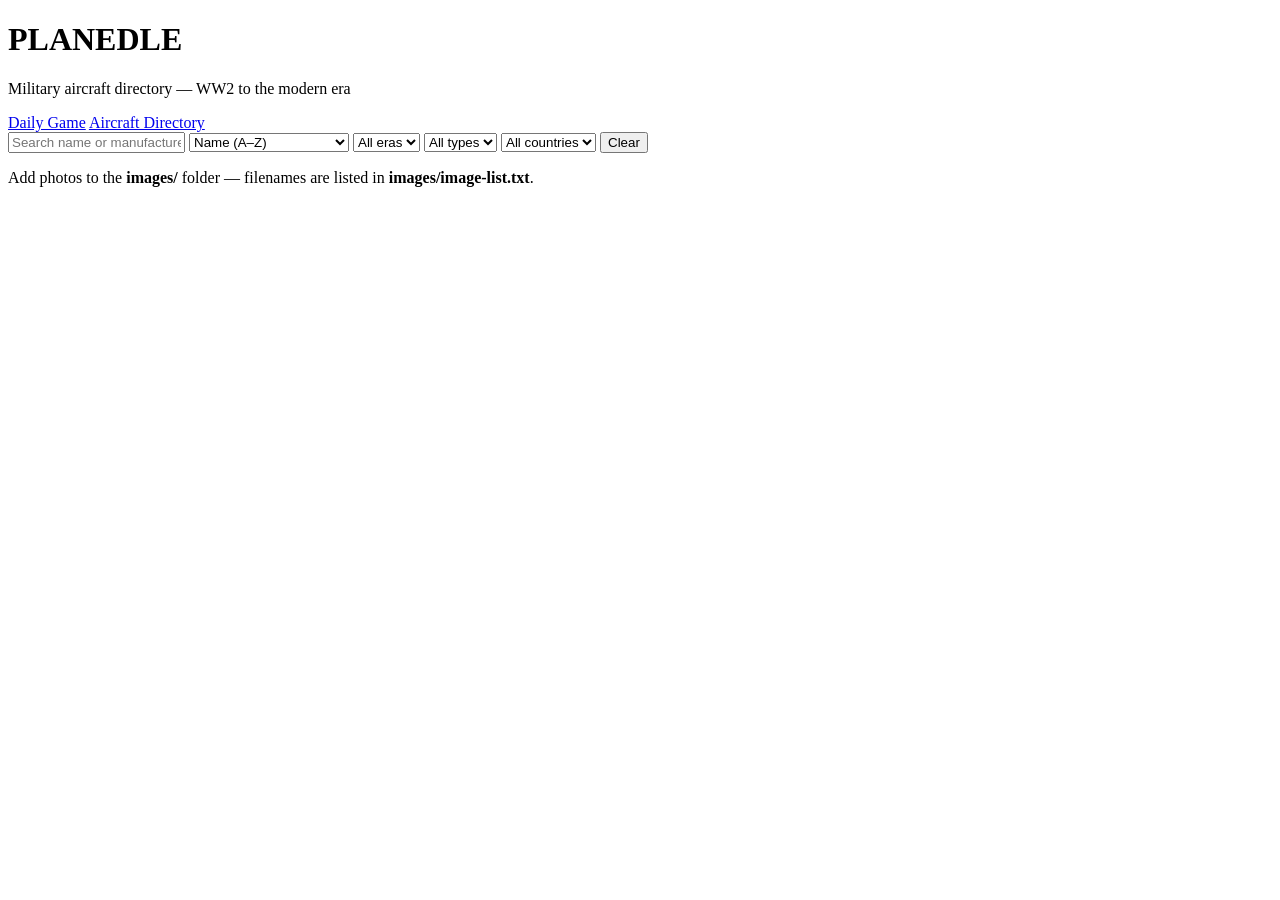
==== directory.html @ 1caff621 "directory + index" ====
<!DOCTYPE html>
<html lang="en">

<head>
    <meta charset="UTF-8">
    <meta name="viewport" content="width=device-width, initial-scale=1.0">
    <title>Aircraft Directory — Planedle</title>
    <link rel="stylesheet" href="css/style.css">
</head>

<body>
    <header class="site-header">
        <h1 class="logo">PLANEDLE</h1>
        <p class="tagline">Military aircraft directory — WW2 to the modern era</p>
        <nav class="site-nav">
            <a href="index.html">Daily Game</a>
            <a href="directory.html" class="active">Aircraft Directory</a>
        </nav>
    </header>

    <main class="dir-wrap">
        <section class="dir-controls">
            <input type="text" id="search-input" placeholder="Search name or manufacturer…">
            <select id="sort-select">
                <option value="name-asc">Name (A–Z)</option>
                <option value="name-desc">Name (Z–A)</option>
                <option value="year-asc">First flight (oldest first)</option>
                <option value="year-desc">First flight (newest first)</option>
                <option value="era">Era (WW2 → Modern)</option>
                <option value="type">Type</option>
                <option value="country">Country</option>
            </select>
            <select id="era-filter">
                <option value="">All eras</option>
            </select>
            <select id="type-filter">
                <option value="">All types</option>
            </select>
            <select id="country-filter">
                <option value="">All countries</option>
            </select>
            <button id="clear-filters" class="secondary-btn">Clear</button>
        </section>

        <p id="result-count" class="result-count"></p>
        <section id="aircraft-grid" class="aircraft-grid"></section>
    </main>

    <footer class="site-footer">
        <p>Add photos to the <strong>images/</strong> folder — filenames are listed in
            <strong>images/image-list.txt</strong>.</p>
    </footer>

    <script src="js/data.js"></script>
    <script src="js/directory.js"></script>
</body>

</html>
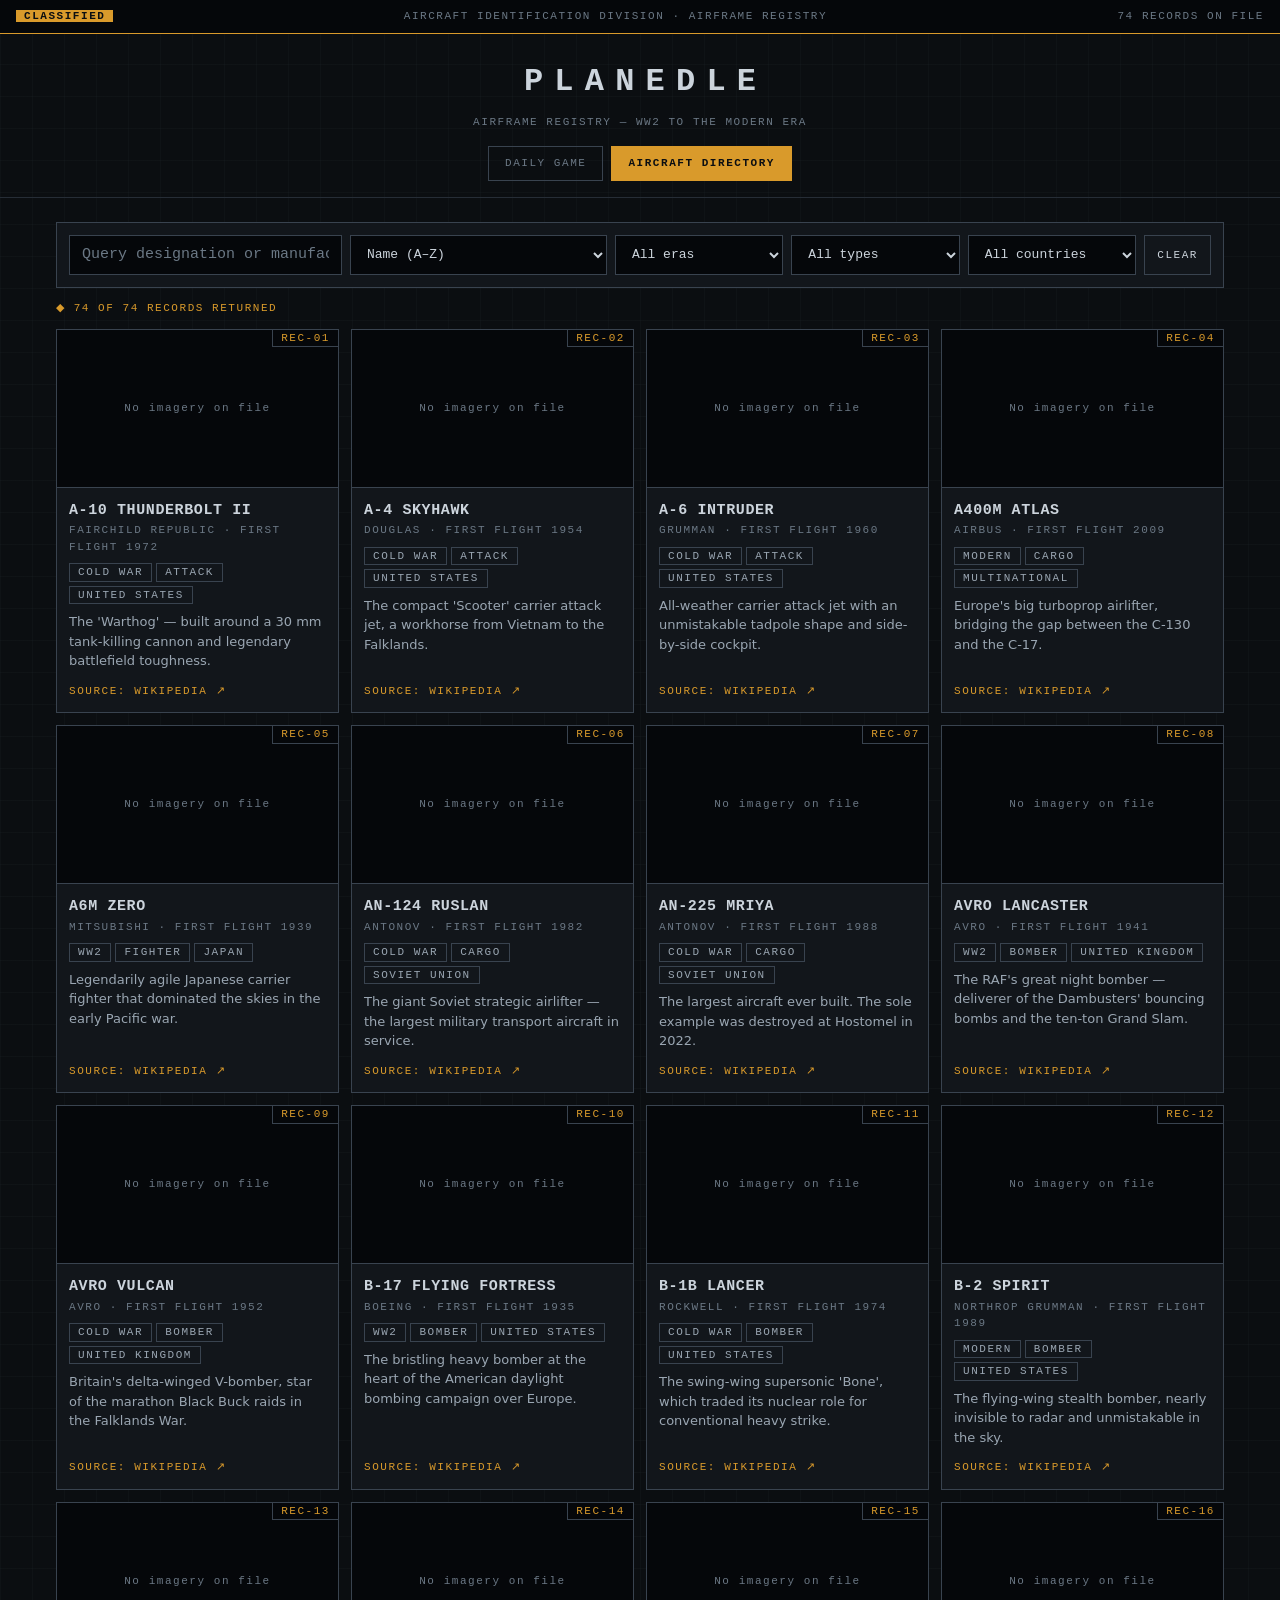
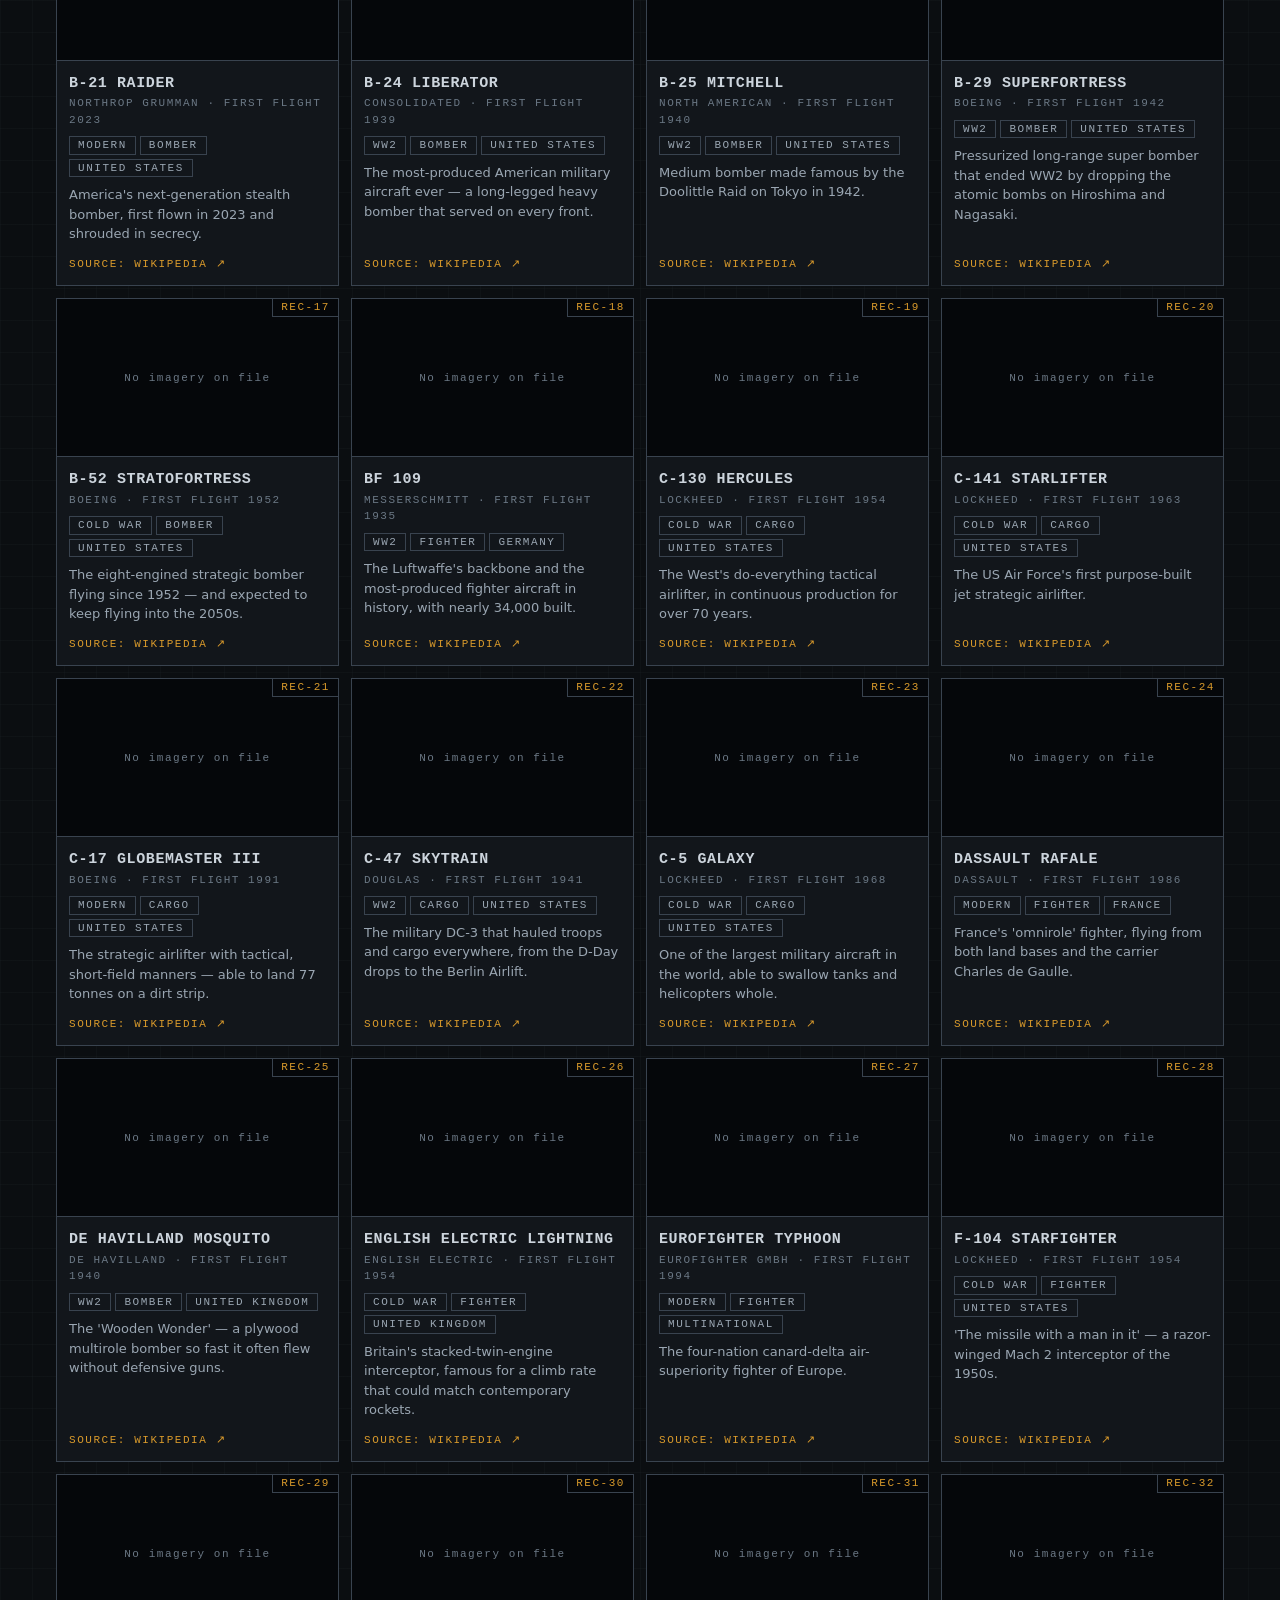
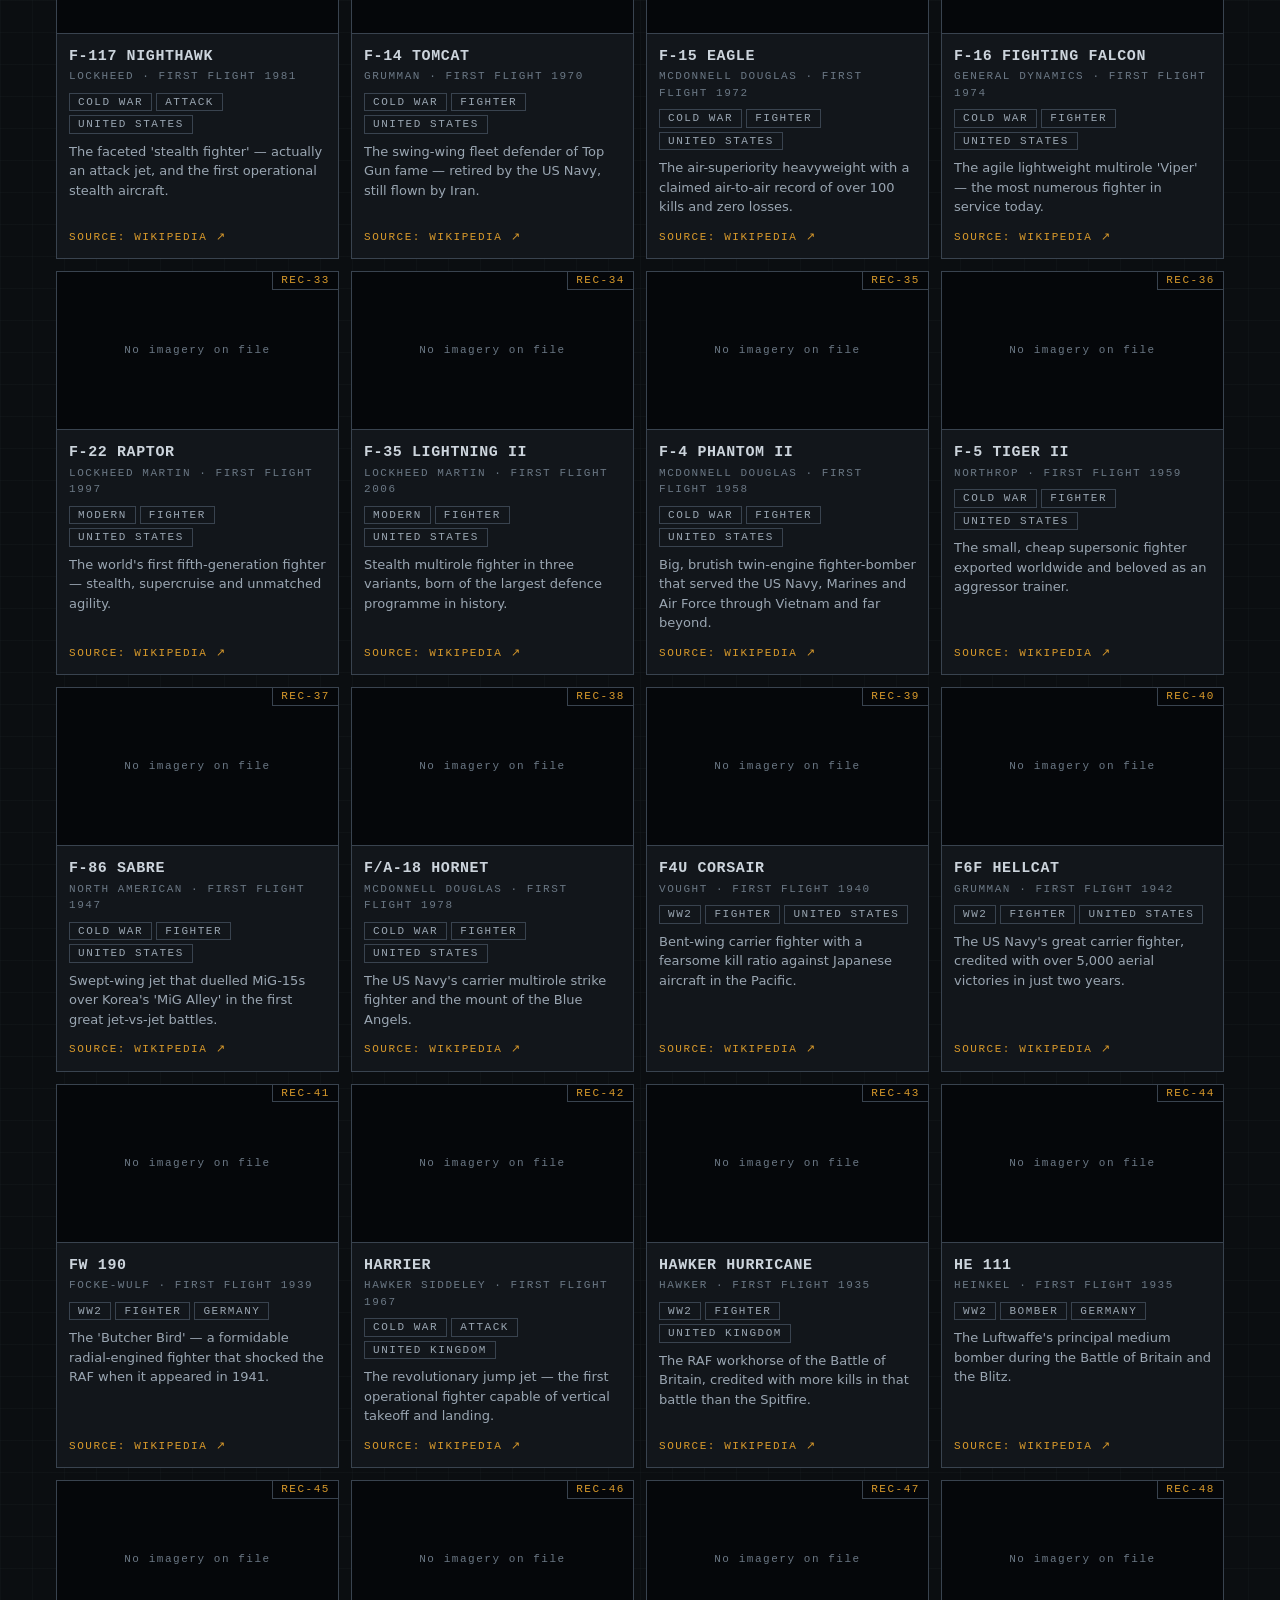
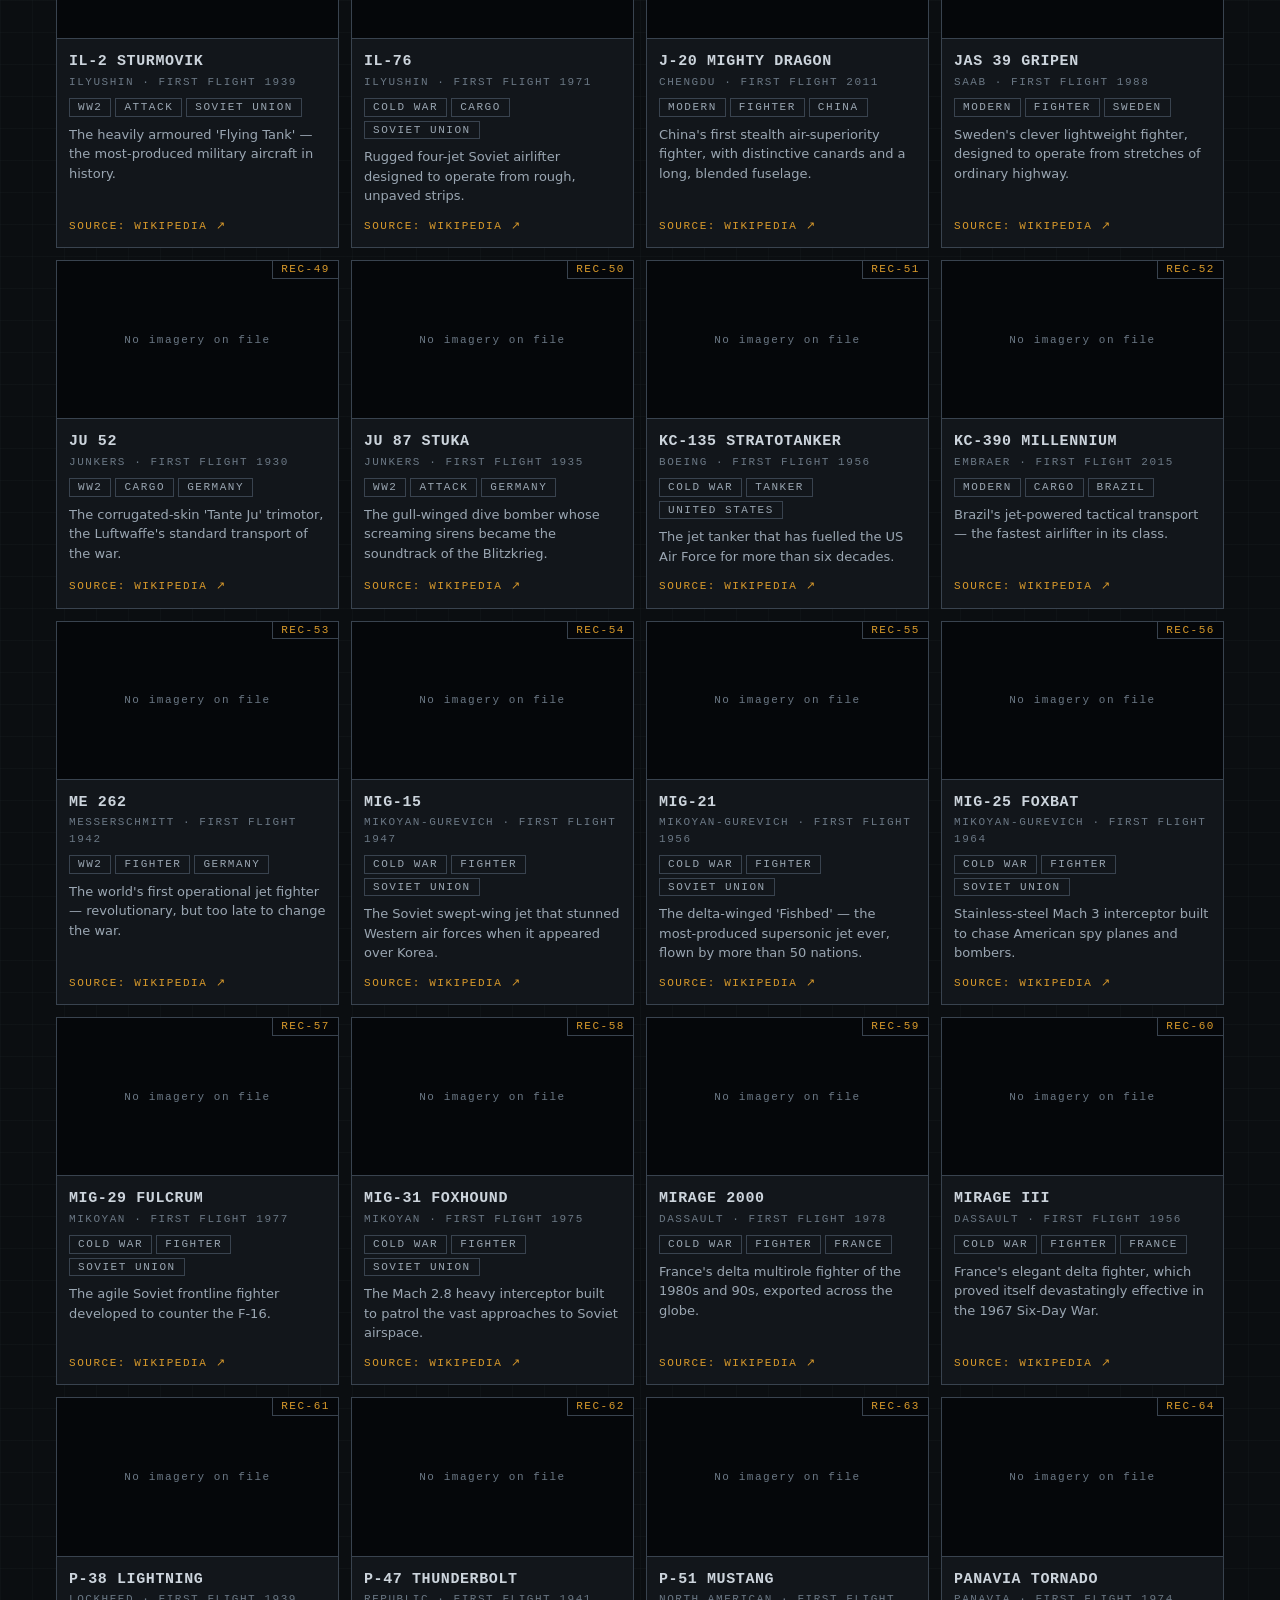
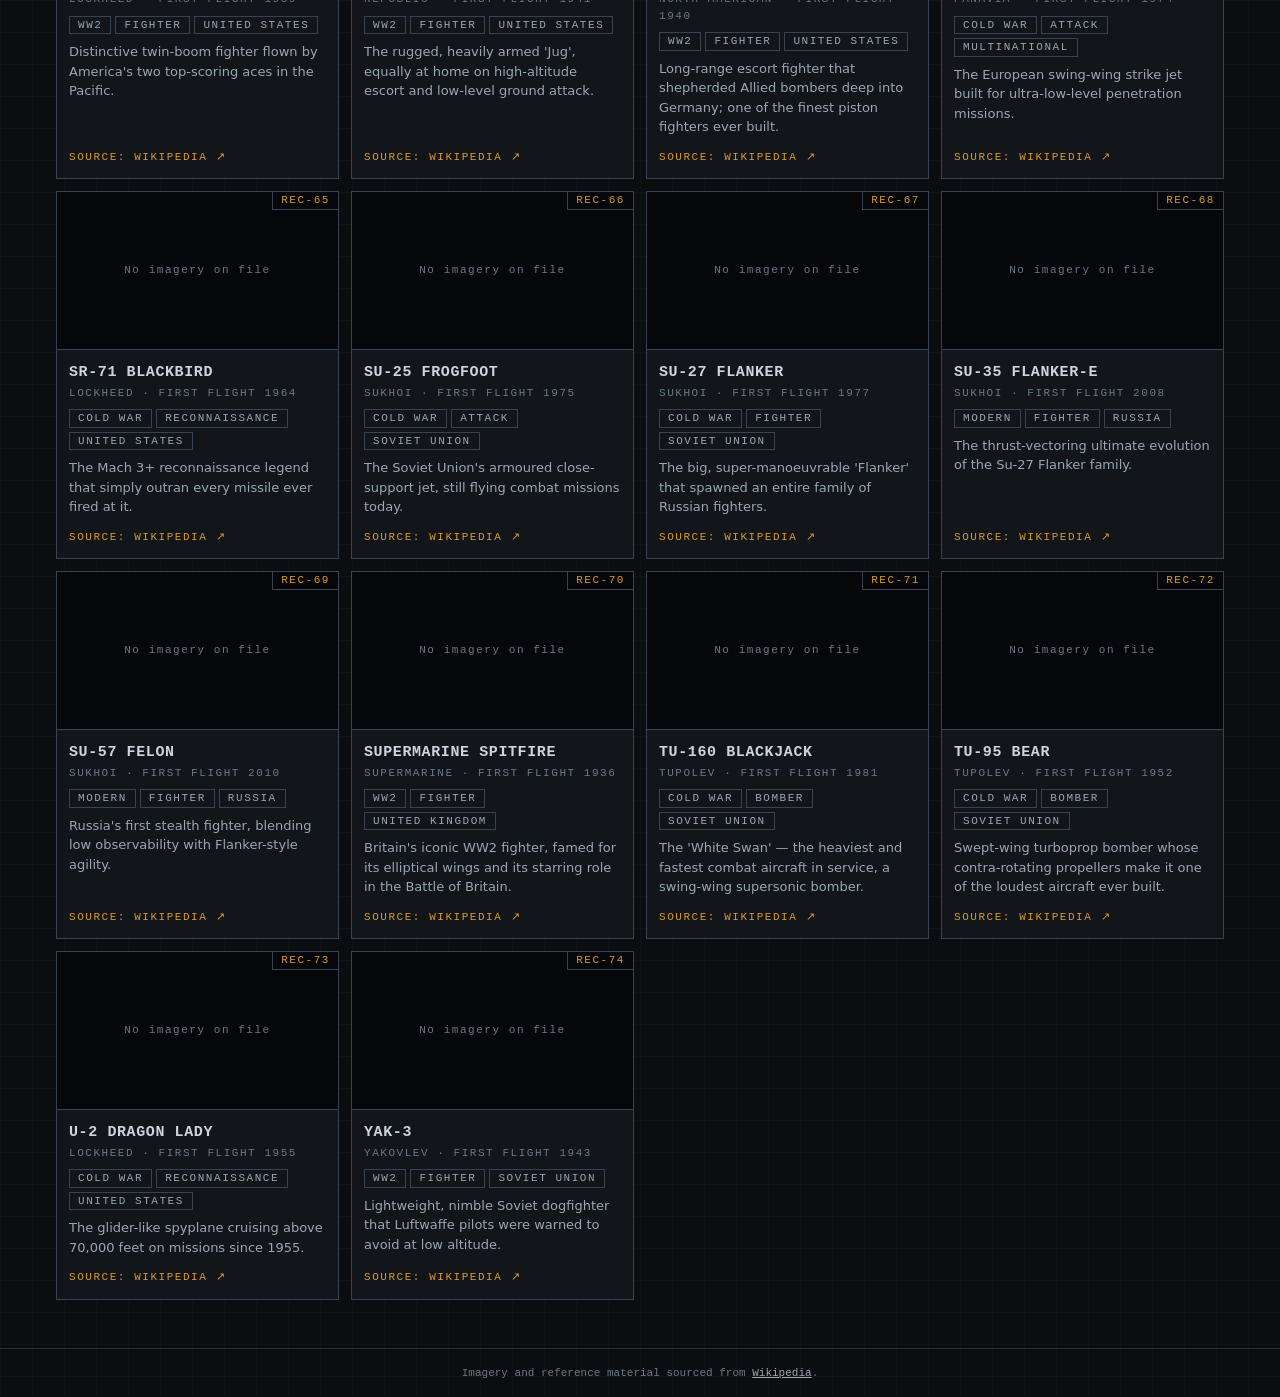
==== commit 798c4d5b: "Imagesd are pulled from the web using wikepedia API, update to CSS, and README completed" ====
--- a/directory.html
+++ b/directory.html
@@ -5,23 +5,31 @@
     <meta charset="UTF-8">
     <meta name="viewport" content="width=device-width, initial-scale=1.0">
     <title>Aircraft Directory — Planedle</title>
+    <link rel="preconnect" href="https://upload.wikimedia.org">
     <link rel="stylesheet" href="css/style.css">
 </head>
 
 <body>
+    <div class="classification-bar">
+        <span><strong>Classified</strong></span>
+        <span class="classification-meta">Aircraft Identification Division · Airframe Registry</span>
+        <span class="classification-meta">74 Records On File</span>
+    </div>
+
     <header class="site-header">
         <h1 class="logo">PLANEDLE</h1>
-        <p class="tagline">Military aircraft directory — WW2 to the modern era</p>
+        <p class="tagline">Airframe registry — WW2 to the modern era</p>
         <nav class="site-nav">
             <a href="index.html">Daily Game</a>
             <a href="directory.html" class="active">Aircraft Directory</a>
         </nav>
     </header>
 
-    <main class="dir-wrap">
+    <main class="page page-directory">
         <section class="dir-controls">
-            <input type="text" id="search-input" placeholder="Search name or manufacturer…">
-            <select id="sort-select">
+            <input type="text" id="search-input" class="field dir-search"
+                placeholder="Query designation or manufacturer…">
+            <select id="sort-select" class="field dir-filter">
                 <option value="name-asc">Name (A–Z)</option>
                 <option value="name-desc">Name (Z–A)</option>
                 <option value="year-asc">First flight (oldest first)</option>
@@ -30,13 +38,13 @@
                 <option value="type">Type</option>
                 <option value="country">Country</option>
             </select>
-            <select id="era-filter">
+            <select id="era-filter" class="field dir-filter">
                 <option value="">All eras</option>
             </select>
-            <select id="type-filter">
+            <select id="type-filter" class="field dir-filter">
                 <option value="">All types</option>
             </select>
-            <select id="country-filter">
+            <select id="country-filter" class="field dir-filter">
                 <option value="">All countries</option>
             </select>
             <button id="clear-filters" class="secondary-btn">Clear</button>
@@ -47,12 +55,13 @@
     </main>
 
     <footer class="site-footer">
-        <p>Add photos to the <strong>images/</strong> folder — filenames are listed in
-            <strong>images/image-list.txt</strong>.</p>
+        <p>Imagery and reference material sourced from <a href="https://en.wikipedia.org/" target="_blank"
+                rel="noopener">Wikipedia</a>.</p>
     </footer>
 
     <script src="js/data.js"></script>
+    <script src="js/images.js"></script>
     <script src="js/directory.js"></script>
 </body>
 
-</html>+</html>
--- a/css/style.css
+++ b/css/style.css
@@ -0,0 +1,790 @@
+/* Planedle — shared styles for the game and the directory.
+   Look: tactical aircraft-recognition terminal. Gunmetal and amber, monospace
+   readouts, hard corners, no rounding anywhere by design.
+   Sections: tokens, base, utilities, layout, components, game, directory, responsive. */
+
+/* ============================================================
+   Design tokens
+   ============================================================ */
+
+:root {
+    /* Surfaces, from furthest back to closest to the reader. */
+    --color-bg: #0b0e11;
+    --color-well: #05070a;
+    --color-surface: #12161b;
+    --color-surface-raised: #1a2027;
+
+    --color-border: #262d36;
+    --color-border-strong: #39434f;
+
+    --color-text: #ccd4dc;
+    --color-text-dim: #9aa6b2;
+    --color-text-muted: #6b7885;
+    /* Sits on top of --color-accent, so it must stay dark. */
+    --color-text-on-accent: #0b0e11;
+
+    --color-accent: #d99a2b;
+    --color-accent-bright: #f2b544;
+
+    --color-match: #4d7a35;
+    --color-miss: #262d36;
+    --color-win: #8fc45f;
+    --color-loss: #c0463c;
+
+    /* Spacing scale, 0.25rem base. */
+    --space-1: 0.25rem;
+    --space-2: 0.5rem;
+    --space-3: 0.75rem;
+    --space-4: 1rem;
+    --space-5: 1.5rem;
+    --space-6: 2rem;
+    --space-8: 3rem;
+
+    /* Type scale. */
+    --text-xs: 0.6875rem;
+    --text-sm: 0.8125rem;
+    --text-base: 0.9375rem;
+    --text-lg: 1.0625rem;
+    --text-xl: 1.375rem;
+    --text-2xl: 2rem;
+
+    /* Monospace carries the readouts, labels and data; the sans is only for
+       running prose, which is punishing to read in a fixed pitch. */
+    --font-mono: ui-monospace, "Cascadia Mono", "SF Mono", Menlo, Consolas,
+        "Liberation Mono", monospace;
+    --font-sans: "Segoe UI", system-ui, -apple-system, sans-serif;
+
+    /* Applied to every uppercase label so they stay uniform. */
+    --tracking-label: 0.14em;
+
+    --width-game: 720px;
+    --width-directory: 1200px;
+
+    --transition: 0.12s ease;
+
+    /* Shared by the board header and every guess row, so the columns
+       of the two can never drift apart. */
+    --board-columns: 2fr 1fr 1fr 1.2fr 0.9fr;
+}
+
+/* ============================================================
+   Base
+   ============================================================ */
+
+*,
+*::before,
+*::after {
+    margin: 0;
+    padding: 0;
+    box-sizing: border-box;
+}
+
+body {
+    background-color: var(--color-bg);
+    /* Faint plotting grid behind the panels. */
+    background-image:
+        linear-gradient(rgba(120, 145, 170, 0.035) 1px, transparent 1px),
+        linear-gradient(90deg, rgba(120, 145, 170, 0.035) 1px, transparent 1px);
+    background-size: 32px 32px;
+    color: var(--color-text);
+    font-family: var(--font-mono);
+    font-size: var(--text-base);
+    line-height: 1.5;
+    min-height: 100vh;
+    display: flex;
+    flex-direction: column;
+}
+
+img {
+    display: block;
+    max-width: 100%;
+}
+
+button,
+input,
+select {
+    font: inherit;
+    color: inherit;
+}
+
+:focus-visible {
+    outline: 2px solid var(--color-accent);
+    outline-offset: 2px;
+}
+
+::selection {
+    background: var(--color-accent);
+    color: var(--color-text-on-accent);
+}
+
+/* ============================================================
+   Utilities
+   ============================================================ */
+
+.hidden {
+    display: none !important;
+}
+
+/* Every uppercase micro-label in the UI routes through this. */
+.label,
+.board-header span,
+.chip,
+.mode-tab,
+.site-nav a,
+.classification-bar,
+.stats-box,
+.result-count,
+.card-link {
+    text-transform: uppercase;
+    letter-spacing: var(--tracking-label);
+}
+
+/* ============================================================
+   Layout — classification bar, header, nav, page wrappers, footer
+   ============================================================ */
+
+.classification-bar {
+    display: flex;
+    flex-wrap: wrap;
+    gap: var(--space-2) var(--space-4);
+    justify-content: space-between;
+    align-items: center;
+    background: var(--color-well);
+    border-bottom: 1px solid var(--color-accent);
+    color: var(--color-accent);
+    font-size: var(--text-xs);
+    padding: var(--space-2) var(--space-4);
+}
+
+.classification-bar strong {
+    /* The stamp itself: inverted so it reads as a mark on the page. */
+    background: var(--color-accent);
+    color: var(--color-text-on-accent);
+    padding: 0 var(--space-2);
+    font-weight: 700;
+}
+
+.classification-meta {
+    color: var(--color-text-muted);
+}
+
+.site-header {
+    text-align: center;
+    padding: var(--space-5) var(--space-4) var(--space-4);
+    border-bottom: 1px solid var(--color-border);
+}
+
+.logo {
+    font-size: var(--text-2xl);
+    font-weight: 700;
+    letter-spacing: 0.35em;
+    /* letter-spacing adds a trailing gap; pull it back to stay centred. */
+    text-indent: 0.35em;
+}
+
+.tagline {
+    color: var(--color-text-muted);
+    font-size: var(--text-xs);
+    letter-spacing: var(--tracking-label);
+    text-transform: uppercase;
+    margin-top: var(--space-2);
+}
+
+.site-nav {
+    margin-top: var(--space-4);
+    display: flex;
+    justify-content: center;
+    gap: var(--space-2);
+}
+
+.site-nav a {
+    color: var(--color-text-muted);
+    text-decoration: none;
+    font-size: var(--text-xs);
+    padding: var(--space-2) var(--space-4);
+    border: 1px solid var(--color-border-strong);
+    transition: color var(--transition), border-color var(--transition), background var(--transition);
+}
+
+.site-nav a:hover {
+    color: var(--color-accent);
+    border-color: var(--color-accent);
+}
+
+.site-nav a.active {
+    color: var(--color-text-on-accent);
+    background: var(--color-accent);
+    border-color: var(--color-accent);
+    font-weight: 700;
+}
+
+.page {
+    width: 100%;
+    margin: 0 auto;
+    padding: var(--space-5) var(--space-4) var(--space-8);
+    flex: 1;
+}
+
+.page-game {
+    max-width: var(--width-game);
+}
+
+.page-directory {
+    max-width: var(--width-directory);
+}
+
+.site-footer {
+    text-align: center;
+    color: var(--color-text-muted);
+    font-size: var(--text-xs);
+    padding: var(--space-4);
+    border-top: 1px solid var(--color-border);
+}
+
+.site-footer a {
+    color: var(--color-text-dim);
+}
+
+/* ============================================================
+   Components — buttons, fields, media, chips
+   ============================================================ */
+
+.primary-btn,
+.secondary-btn {
+    cursor: pointer;
+    font-size: var(--text-xs);
+    text-transform: uppercase;
+    letter-spacing: var(--tracking-label);
+    transition: background var(--transition), border-color var(--transition), color var(--transition);
+}
+
+.primary-btn {
+    background: var(--color-accent);
+    color: var(--color-text-on-accent);
+    border: 1px solid var(--color-accent);
+    padding: 0 var(--space-4);
+    font-weight: 700;
+}
+
+.primary-btn:hover:not(:disabled) {
+    background: var(--color-accent-bright);
+    border-color: var(--color-accent-bright);
+}
+
+.secondary-btn {
+    background: transparent;
+    border: 1px solid var(--color-border-strong);
+    padding: var(--space-2) var(--space-3);
+}
+
+.secondary-btn:hover:not(:disabled) {
+    border-color: var(--color-accent);
+    color: var(--color-accent);
+}
+
+.primary-btn:disabled,
+.secondary-btn:disabled {
+    opacity: 0.4;
+    cursor: default;
+}
+
+.field {
+    background: var(--color-well);
+    border: 1px solid var(--color-border-strong);
+    padding: var(--space-2) var(--space-3);
+    caret-color: var(--color-accent);
+}
+
+.field:focus {
+    border-color: var(--color-accent);
+}
+
+.field:disabled {
+    opacity: 0.4;
+}
+
+.field::placeholder {
+    color: var(--color-text-muted);
+}
+
+/* An image that fades in once loaded, with a note in its place until then.
+   Shared by the game's mystery photo and the directory cards. */
+.media {
+    position: relative;
+    background: var(--color-well);
+    overflow: hidden;
+}
+
+.media img {
+    width: 100%;
+    height: 100%;
+    object-fit: cover;
+    opacity: 0;
+    transition: opacity var(--transition);
+}
+
+.media.is-loaded img {
+    opacity: 1;
+}
+
+.media.is-loaded .media-note {
+    display: none;
+}
+
+.media-note {
+    position: absolute;
+    inset: 0;
+    display: flex;
+    align-items: center;
+    justify-content: center;
+    text-align: center;
+    padding: var(--space-4);
+    color: var(--color-text-muted);
+    font-size: var(--text-xs);
+    letter-spacing: var(--tracking-label);
+}
+
+.chips {
+    display: flex;
+    flex-wrap: wrap;
+    gap: var(--space-1);
+    margin-bottom: var(--space-2);
+}
+
+.chip {
+    border: 1px solid var(--color-border-strong);
+    padding: 0 var(--space-2);
+    font-size: var(--text-xs);
+    color: var(--color-text-dim);
+}
+
+/* ============================================================
+   Game — mode tabs, mystery photo, guess input, board, result
+   ============================================================ */
+
+.mode-tabs {
+    display: flex;
+    flex-wrap: wrap;
+    gap: var(--space-1);
+    justify-content: center;
+    margin-bottom: var(--space-4);
+}
+
+.mode-tab {
+    background: transparent;
+    color: var(--color-text-muted);
+    border: 1px solid var(--color-border-strong);
+    padding: var(--space-2) var(--space-3);
+    font-size: var(--text-xs);
+    cursor: pointer;
+    transition: color var(--transition), border-color var(--transition), background var(--transition);
+}
+
+.mode-tab:hover {
+    color: var(--color-accent);
+    border-color: var(--color-accent);
+}
+
+.mode-tab.active {
+    background: var(--color-accent);
+    border-color: var(--color-accent);
+    color: var(--color-text-on-accent);
+    font-weight: 700;
+}
+
+.game-panel {
+    background: var(--color-surface);
+    border: 1px solid var(--color-border-strong);
+    padding: var(--space-5);
+}
+
+.image-frame {
+    aspect-ratio: 16 / 9;
+    border: 1px solid var(--color-border-strong);
+}
+
+/* Targeting brackets over the four corners of the photo. Eight gradient bars
+   on one pseudo-element — two per corner — so no extra markup is needed. */
+.image-frame::before {
+    content: "";
+    position: absolute;
+    inset: var(--space-2);
+    z-index: 2;
+    pointer-events: none;
+    --bracket-arm: 18px;
+    --bracket-line: 2px;
+    background-image:
+        linear-gradient(var(--color-accent) 0 0), linear-gradient(var(--color-accent) 0 0),
+        linear-gradient(var(--color-accent) 0 0), linear-gradient(var(--color-accent) 0 0),
+        linear-gradient(var(--color-accent) 0 0), linear-gradient(var(--color-accent) 0 0),
+        linear-gradient(var(--color-accent) 0 0), linear-gradient(var(--color-accent) 0 0);
+    background-size:
+        var(--bracket-arm) var(--bracket-line), var(--bracket-line) var(--bracket-arm),
+        var(--bracket-arm) var(--bracket-line), var(--bracket-line) var(--bracket-arm),
+        var(--bracket-arm) var(--bracket-line), var(--bracket-line) var(--bracket-arm),
+        var(--bracket-arm) var(--bracket-line), var(--bracket-line) var(--bracket-arm);
+    background-position:
+        left top, left top,
+        right top, right top,
+        left bottom, left bottom,
+        right bottom, right bottom;
+    background-repeat: no-repeat;
+}
+
+/* The blur amount is set from JS — it shrinks with every guess. */
+.image-frame img {
+    transition: opacity var(--transition), filter 0.5s ease;
+}
+
+.hint-text {
+    color: var(--color-text-muted);
+    font-size: var(--text-xs);
+    letter-spacing: var(--tracking-label);
+    text-transform: uppercase;
+    text-align: center;
+    margin: var(--space-3) 0 var(--space-4);
+}
+
+.guess-input-wrap {
+    position: relative;
+    display: flex;
+    gap: var(--space-2);
+    margin-bottom: var(--space-4);
+}
+
+.guess-input {
+    flex: 1;
+}
+
+.suggestions {
+    position: absolute;
+    top: 100%;
+    left: 0;
+    right: 0;
+    z-index: 10;
+    background: var(--color-surface-raised);
+    border: 1px solid var(--color-accent);
+    border-top: none;
+    list-style: none;
+    max-height: 16rem;
+    overflow-y: auto;
+    font-size: var(--text-sm);
+}
+
+.suggestions li {
+    padding: var(--space-2) var(--space-3);
+    cursor: pointer;
+    border-bottom: 1px solid var(--color-border);
+}
+
+.suggestions li::before {
+    content: "> ";
+    color: var(--color-accent);
+}
+
+.suggestions li:last-child {
+    border-bottom: none;
+}
+
+.suggestions li:hover {
+    background: var(--color-accent);
+    color: var(--color-text-on-accent);
+}
+
+.suggestions li:hover::before {
+    color: var(--color-text-on-accent);
+}
+
+.board-header,
+.guess-row {
+    display: grid;
+    grid-template-columns: var(--board-columns);
+    gap: var(--space-1);
+    margin-bottom: var(--space-1);
+}
+
+.board-header {
+    border-bottom: 1px solid var(--color-border-strong);
+    padding-bottom: var(--space-2);
+    margin-bottom: var(--space-2);
+}
+
+.board-header span {
+    color: var(--color-accent);
+    font-size: var(--text-xs);
+    text-align: center;
+}
+
+.cell {
+    border: 1px solid var(--color-border);
+    padding: var(--space-2) var(--space-1);
+    font-size: var(--text-sm);
+    text-align: center;
+    overflow: hidden;
+    text-overflow: ellipsis;
+    white-space: nowrap;
+}
+
+.cell-match {
+    background: var(--color-match);
+    border-color: var(--color-match);
+    font-weight: 700;
+}
+
+.cell-miss {
+    background: var(--color-miss);
+}
+
+.cell-empty {
+    background: transparent;
+    border-style: dashed;
+    min-height: 2.25rem;
+}
+
+.result-box {
+    background: var(--color-surface-raised);
+    border: 1px solid var(--color-border-strong);
+    border-left: 3px solid var(--color-accent);
+    padding: var(--space-4);
+    margin-top: var(--space-4);
+    text-align: center;
+}
+
+.result-box h2 {
+    font-size: var(--text-base);
+    text-transform: uppercase;
+    letter-spacing: var(--tracking-label);
+    margin-bottom: var(--space-3);
+}
+
+.result-box p {
+    margin-bottom: var(--space-2);
+}
+
+/* Running prose is the one place the fixed pitch hurts. */
+.result-desc,
+.card-desc {
+    font-family: var(--font-sans);
+}
+
+.result-win {
+    color: var(--color-win);
+}
+
+.result-loss {
+    color: var(--color-loss);
+}
+
+.result-meta {
+    color: var(--color-text-muted);
+    font-size: var(--text-xs);
+    text-transform: uppercase;
+    letter-spacing: var(--tracking-label);
+}
+
+.result-links {
+    display: flex;
+    flex-wrap: wrap;
+    gap: var(--space-3);
+    justify-content: center;
+    align-items: center;
+    margin-top: var(--space-4);
+    padding-top: var(--space-3);
+    border-top: 1px solid var(--color-border);
+}
+
+.result-links a {
+    color: var(--color-accent);
+    font-size: var(--text-xs);
+    text-transform: uppercase;
+    letter-spacing: var(--tracking-label);
+}
+
+.game-footer-row {
+    display: flex;
+    flex-wrap: wrap;
+    justify-content: space-between;
+    align-items: center;
+    gap: var(--space-3);
+    margin-top: var(--space-4);
+    padding-top: var(--space-3);
+    border-top: 1px solid var(--color-border);
+}
+
+.stats-box {
+    color: var(--color-text-muted);
+    font-size: var(--text-xs);
+}
+
+.shake {
+    animation: shake 0.4s;
+}
+
+@keyframes shake {
+
+    0%,
+    100% {
+        transform: translateX(0);
+    }
+
+    25% {
+        transform: translateX(-6px);
+    }
+
+    75% {
+        transform: translateX(6px);
+    }
+}
+
+/* ============================================================
+   Directory — controls and aircraft cards
+   ============================================================ */
+
+.dir-controls {
+    display: flex;
+    flex-wrap: wrap;
+    gap: var(--space-2);
+    margin-bottom: var(--space-3);
+    padding: var(--space-3);
+    background: var(--color-surface);
+    border: 1px solid var(--color-border-strong);
+}
+
+.dir-search {
+    flex: 2 1 14rem;
+}
+
+.dir-filter {
+    flex: 1 1 9rem;
+    font-size: var(--text-sm);
+}
+
+.result-count {
+    color: var(--color-accent);
+    font-size: var(--text-xs);
+    margin-bottom: var(--space-3);
+}
+
+.aircraft-grid {
+    display: grid;
+    grid-template-columns: repeat(auto-fill, minmax(16rem, 1fr));
+    gap: var(--space-3);
+    /* Feeds the REC-nn stamp on each card; renumbers as filters change. */
+    counter-reset: record;
+}
+
+.plane-card {
+    position: relative;
+    counter-increment: record;
+    background: var(--color-surface);
+    border: 1px solid var(--color-border-strong);
+    display: flex;
+    flex-direction: column;
+    transition: border-color var(--transition);
+}
+
+.plane-card::before {
+    content: "REC-" counter(record, decimal-leading-zero);
+    position: absolute;
+    top: 0;
+    right: 0;
+    z-index: 2;
+    background: var(--color-well);
+    border-left: 1px solid var(--color-border-strong);
+    border-bottom: 1px solid var(--color-border-strong);
+    color: var(--color-accent);
+    font-size: var(--text-xs);
+    letter-spacing: var(--tracking-label);
+    padding: 0 var(--space-2);
+}
+
+.plane-card:hover,
+.plane-card.highlight {
+    border-color: var(--color-accent);
+}
+
+.card-media {
+    aspect-ratio: 16 / 9;
+    border-bottom: 1px solid var(--color-border-strong);
+}
+
+.card-body {
+    padding: var(--space-3);
+    display: flex;
+    flex-direction: column;
+    flex: 1;
+}
+
+.card-body h3 {
+    font-size: var(--text-base);
+    text-transform: uppercase;
+    letter-spacing: 0.04em;
+}
+
+.card-maker {
+    color: var(--color-text-muted);
+    font-size: var(--text-xs);
+    text-transform: uppercase;
+    letter-spacing: var(--tracking-label);
+    margin-bottom: var(--space-2);
+}
+
+.card-desc {
+    font-size: var(--text-sm);
+    color: var(--color-text-dim);
+    margin-bottom: var(--space-3);
+    flex: 1;
+}
+
+.card-link {
+    color: var(--color-accent);
+    font-size: var(--text-xs);
+    text-decoration: none;
+    align-self: flex-start;
+    border-bottom: 1px solid transparent;
+}
+
+.card-link:hover {
+    border-bottom-color: var(--color-accent);
+}
+
+/* ============================================================
+   Responsive
+   ============================================================ */
+
+@media (max-width: 32.5rem) {
+    :root {
+        --text-2xl: 1.5rem;
+        --tracking-label: 0.08em;
+    }
+
+    .game-panel {
+        padding: var(--space-3);
+    }
+
+    .classification-bar {
+        justify-content: center;
+        text-align: center;
+    }
+
+    .cell {
+        font-size: var(--text-xs);
+        padding: var(--space-2) var(--space-1);
+    }
+
+    .image-frame::before {
+        --bracket-arm: 12px;
+    }
+}
+
+@media (prefers-reduced-motion: reduce) {
+
+    *,
+    *::before,
+    *::after {
+        animation-duration: 0.01ms !important;
+        animation-iteration-count: 1 !important;
+        transition-duration: 0.01ms !important;
+        scroll-behavior: auto !important;
+    }
+}
